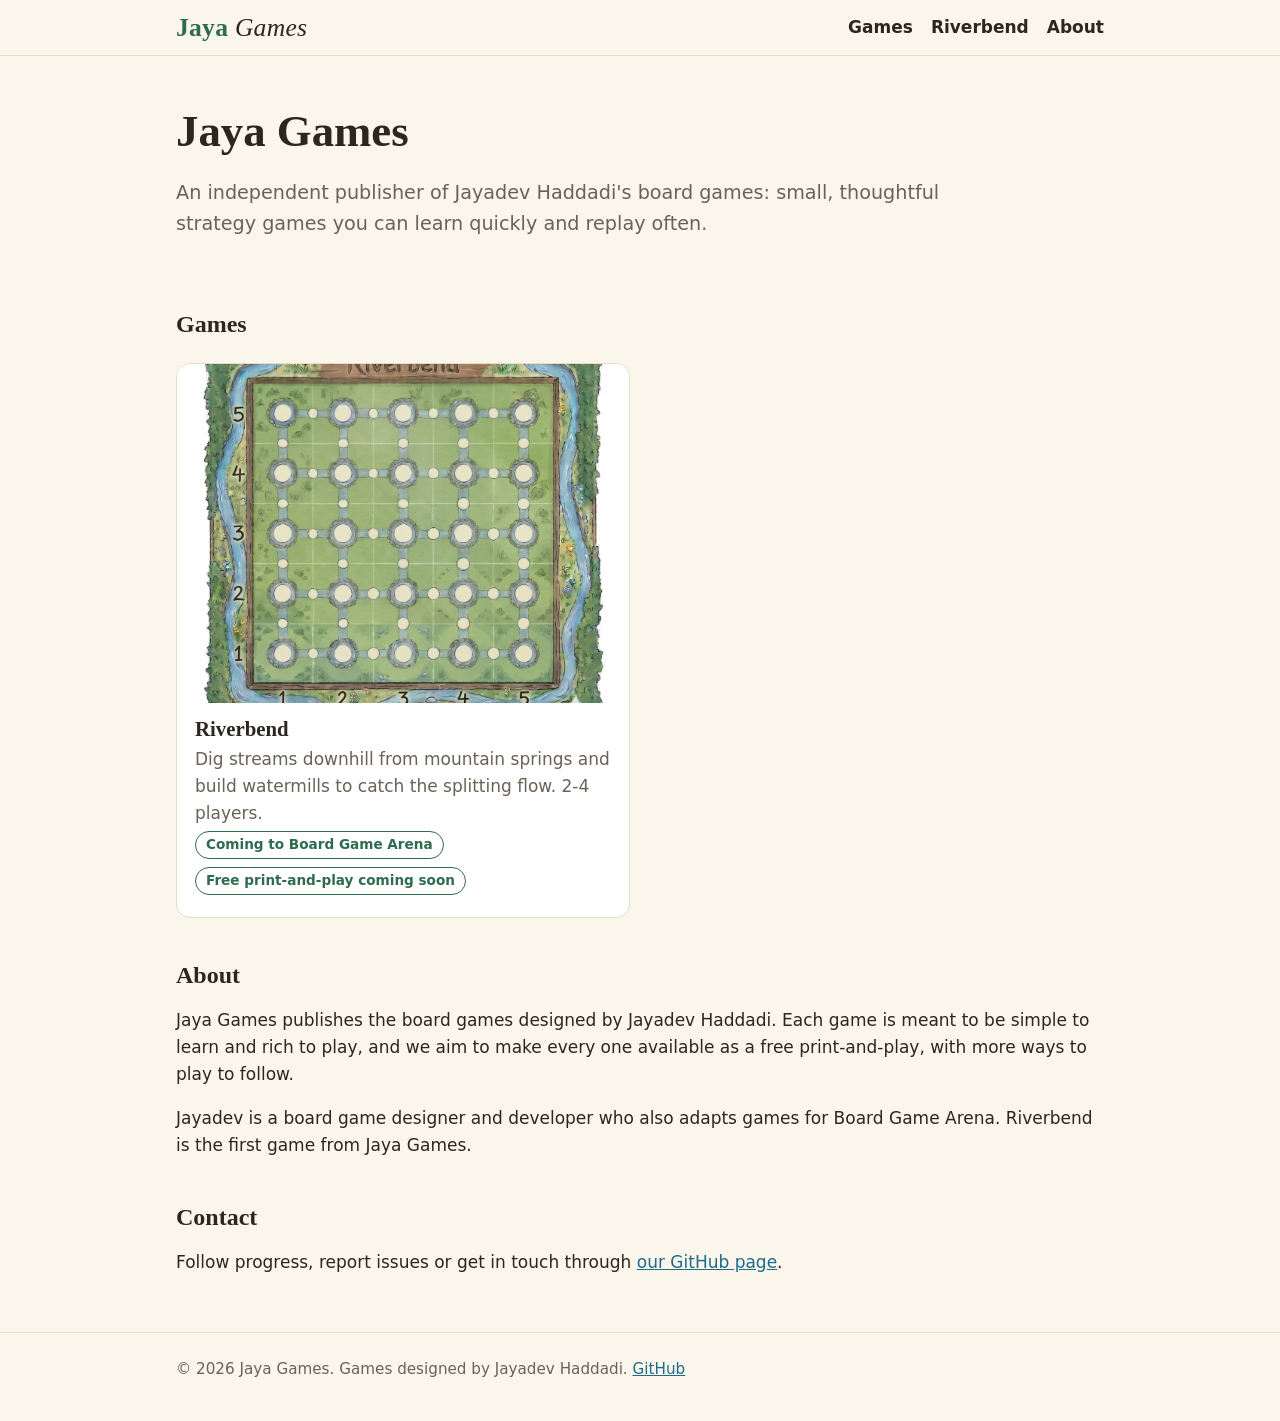
==== index.html @ 1b573546 "Jaya Games website: home, Riverbend page, art, styles Co-Authored-By: Claude Sonnet 5.5 <noreply@ant" ====
<!doctype html><html lang="en"><head><meta charset="utf-8"><meta name="viewport" content="width=device-width,initial-scale=1"><link rel="icon" href="favicon.svg" type="image/svg+xml"><link rel="stylesheet" href="style.css">
<title>Jaya Games</title>
<meta name="description" content="Jaya Games is an independent publisher of Jayadev Haddadi's board games. Start with Riverbend, a river-digging and watermill game for 2-4 players.">
<meta property="og:type" content="website"><meta property="og:title" content="Jaya Games"><meta property="og:description" content="An independent publisher of Jayadev Haddadi's board games."><meta property="og:image" content="https://jayadevhaddadi.github.io/jaya-games/img/riverbend-board.webp"><meta property="og:url" content="https://jayadevhaddadi.github.io/jaya-games/">
</head><body>
<header class="site"><div class="wrap"><a class="logo" href="index.html" aria-label="Jaya Games home">Jaya <span>Games</span></a><nav aria-label="Main"><a href="index.html">Games</a><a href="games/riverbend.html">Riverbend</a><a href="index.html#about">About</a></nav></div></header>
<main class="wrap">
<section class="hero"><h1>Jaya Games</h1><p class="lead">An independent publisher of Jayadev Haddadi's board games: small, thoughtful strategy games you can learn quickly and replay often.</p></section>
<section aria-labelledby="games"><h2 id="games">Games</h2>
<div class="cards"><a class="card" href="games/riverbend.html"><img src="img/riverbend-board.webp" alt="Painted Riverbend game board: a green meadow grid of springs and channels framed by a winding blue river, with the title carved on a wooden sign." width="1200" height="1200" loading="lazy"><div class="body"><h3>Riverbend</h3><p>Dig streams downhill from mountain springs and build watermills to catch the splitting flow. 2-4 players.</p><span class="badge">Coming to Board Game Arena</span><span class="badge">Free print-and-play coming soon</span></div></a></div></section>
<section id="about"><h2>About</h2><p>Jaya Games publishes the board games designed by Jayadev Haddadi. Each game is meant to be simple to learn and rich to play, and we aim to make every one available as a free print-and-play, with more ways to play to follow.</p><p>Jayadev is a board game designer and developer who also adapts games for Board Game Arena. Riverbend is the first game from Jaya Games.</p><h2>Contact</h2><p>Follow progress, report issues or get in touch through <a href="https://github.com/JayadevHaddadi/jaya-games">our GitHub page</a>.</p></section>
</main>
<footer><div class="wrap">&copy; 2026 Jaya Games. Games designed by Jayadev Haddadi. <a href="https://github.com/JayadevHaddadi/jaya-games">GitHub</a></div></footer></body></html>
---- style.css ----
:root{--bg:#fbf6ec;--surface:#fff;--text:#2b2620;--muted:#6a6157;--accent:#2f6b4f;--accent-text:#fff;--line:#e6dcc8;--link:#1f6a8a}
@media (prefers-color-scheme:dark){:root{--bg:#1d1b17;--surface:#27241f;--text:#f1eadc;--muted:#b3a995;--accent:#7fc29f;--accent-text:#16231c;--line:#3b362d;--link:#8cc9e6}}
*{box-sizing:border-box}
html{-webkit-text-size-adjust:100%}
body{margin:0;background:var(--bg);color:var(--text);font:17px/1.6 system-ui,-apple-system,"Segoe UI",Roboto,sans-serif}
.wrap{max-width:960px;margin:0 auto;padding:0 16px}
a{color:var(--link)}
img{max-width:100%;height:auto;display:block}
header.site{border-bottom:1px solid var(--line)}
header.site .wrap{display:flex;flex-wrap:wrap;gap:8px 24px;align-items:center;justify-content:space-between;padding-top:14px;padding-bottom:14px}
.logo{font:700 1.6rem/1 Georgia,"Times New Roman",serif;color:var(--accent);text-decoration:none;letter-spacing:.01em}
.logo span{color:var(--text);font-weight:400;font-style:italic}
nav a{margin-right:18px;text-decoration:none;font-weight:600;color:var(--text)}
nav a:last-child{margin-right:0}
nav a:hover{text-decoration:underline}
h1,h2,h3{font-family:Georgia,"Times New Roman",serif;line-height:1.2}
h1{font-size:2.2rem;margin:.2em 0 .3em}
h2{font-size:1.5rem;margin:1.8em 0 .5em}
.hero{padding:40px 0 8px}
.lead{font-size:1.2rem;color:var(--muted);max-width:40em}
.cards{display:grid;grid-template-columns:1fr;gap:20px;margin:24px 0}
.card{background:var(--surface);border:1px solid var(--line);border-radius:14px;overflow:hidden;text-decoration:none;color:var(--text);display:block}
.card img{width:100%;aspect-ratio:4/3;object-fit:cover}
.card .body{padding:14px 18px 18px}
.card h3{margin:0 0 4px;font-size:1.3rem}
.card p{margin:0;color:var(--muted)}
.badge{display:inline-block;font-size:.85rem;font-weight:600;padding:2px 10px;border-radius:99px;border:1px solid var(--accent);color:var(--accent);margin:4px 6px 4px 0}
.facts{display:flex;flex-wrap:wrap;gap:6px;margin:12px 0 0;padding:0;list-style:none}
.two{display:grid;grid-template-columns:1fr;gap:24px;align-items:start}
.pics img{border-radius:12px;border:1px solid var(--line)}
.pics figure{margin:0 0 20px}
figcaption{color:var(--muted);font-size:.9rem;margin-top:6px}
.btn{display:inline-block;background:var(--accent);color:var(--accent-text);padding:10px 18px;border-radius:10px;font-weight:600;text-decoration:none}
footer{border-top:1px solid var(--line);margin-top:56px;padding:24px 0 40px;color:var(--muted);font-size:.95rem}
@media(min-width:720px){.cards{grid-template-columns:1fr 1fr}.two{grid-template-columns:1.1fr 1fr}h1{font-size:2.8rem}}
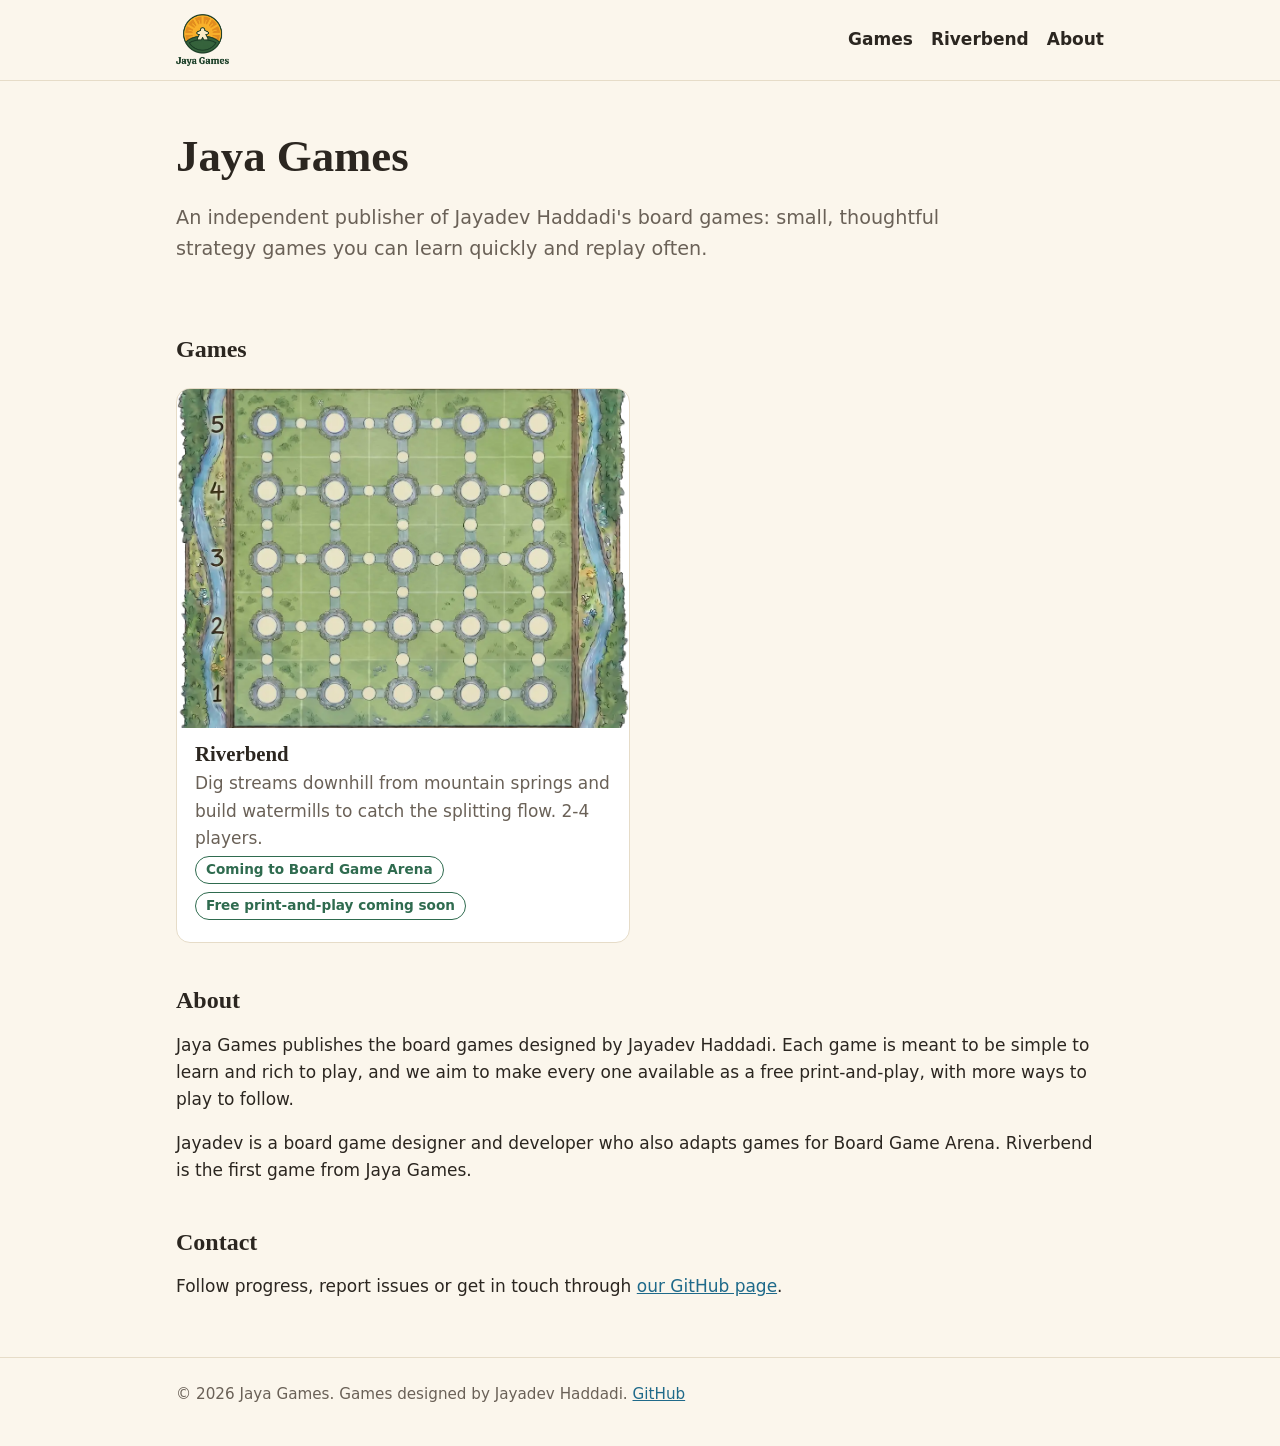
==== commit 5f2c2930: "Jaya Games logo" ====
--- a/index.html
+++ b/index.html
@@ -3,7 +3,7 @@
 <meta name="description" content="Jaya Games is an independent publisher of Jayadev Haddadi's board games. Start with Riverbend, a river-digging and watermill game for 2-4 players.">
 <meta property="og:type" content="website"><meta property="og:title" content="Jaya Games"><meta property="og:description" content="An independent publisher of Jayadev Haddadi's board games."><meta property="og:image" content="https://jayadevhaddadi.github.io/jaya-games/img/riverbend-board.webp"><meta property="og:url" content="https://jayadevhaddadi.github.io/jaya-games/">
 </head><body>
-<header class="site"><div class="wrap"><a class="logo" href="index.html" aria-label="Jaya Games home">Jaya <span>Games</span></a><nav aria-label="Main"><a href="index.html">Games</a><a href="games/riverbend.html">Riverbend</a><a href="index.html#about">About</a></nav></div></header>
+<header class="site"><div class="wrap"><a class="logo" href="index.html" aria-label="Jaya Games home"><img src="img/logo.png" alt="Jaya Games"></a><nav aria-label="Main"><a href="index.html">Games</a><a href="games/riverbend.html">Riverbend</a><a href="index.html#about">About</a></nav></div></header>
 <main class="wrap">
 <section class="hero"><h1>Jaya Games</h1><p class="lead">An independent publisher of Jayadev Haddadi's board games: small, thoughtful strategy games you can learn quickly and replay often.</p></section>
 <section aria-labelledby="games"><h2 id="games">Games</h2>
--- a/style.css
+++ b/style.css
@@ -8,8 +8,8 @@
 img{max-width:100%;height:auto;display:block}
 header.site{border-bottom:1px solid var(--line)}
 header.site .wrap{display:flex;flex-wrap:wrap;gap:8px 24px;align-items:center;justify-content:space-between;padding-top:14px;padding-bottom:14px}
-.logo{font:700 1.6rem/1 Georgia,"Times New Roman",serif;color:var(--accent);text-decoration:none;letter-spacing:.01em}
-.logo span{color:var(--text);font-weight:400;font-style:italic}
+.logo{display:inline-flex;align-items:center;text-decoration:none}
+.logo img{height:52px;width:auto;display:block}
 nav a{margin-right:18px;text-decoration:none;font-weight:600;color:var(--text)}
 nav a:last-child{margin-right:0}
 nav a:hover{text-decoration:underline}
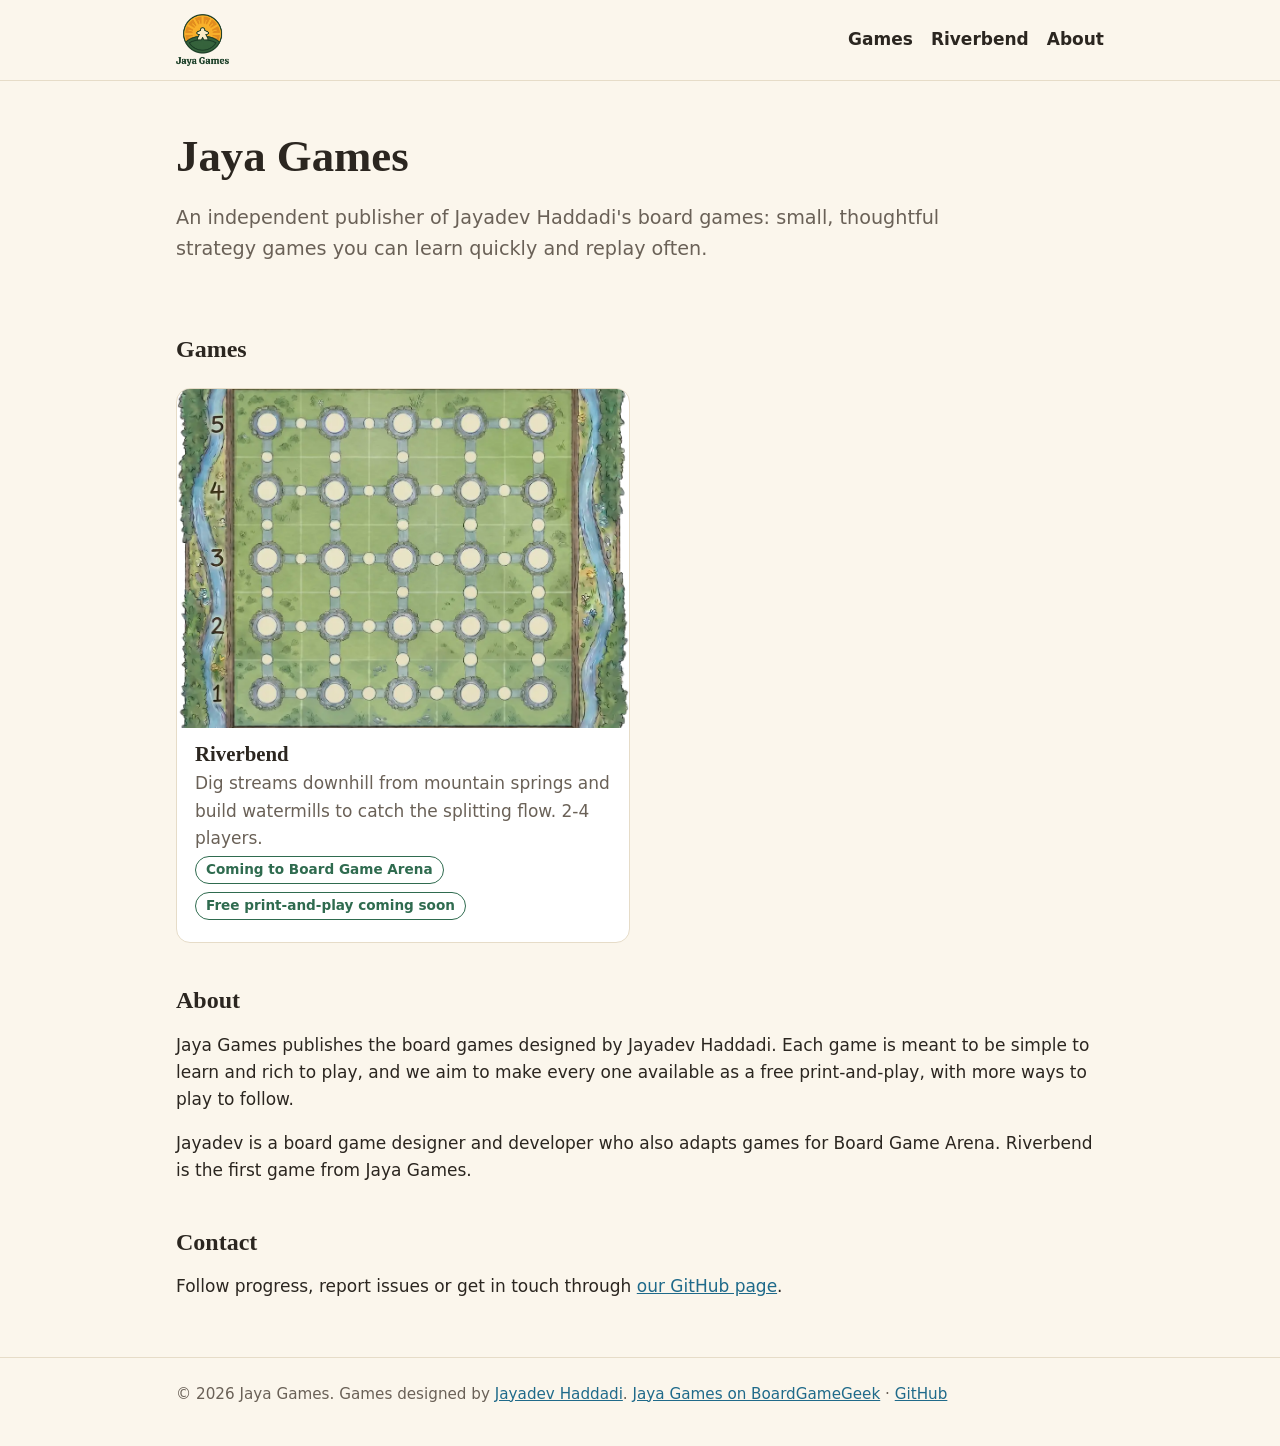
==== commit ff846f81: "Links to the BGG game, designer and publisher pages Co-Authored-By: Claude Opus 5.5 <noreply@anthrop" ====
--- a/index.html
+++ b/index.html
@@ -10,4 +10,4 @@
 <div class="cards"><a class="card" href="games/riverbend.html"><img src="img/riverbend-board.webp" alt="Painted Riverbend game board: a green meadow grid of springs and channels framed by a winding blue river, with the title carved on a wooden sign." width="1200" height="1200" loading="lazy"><div class="body"><h3>Riverbend</h3><p>Dig streams downhill from mountain springs and build watermills to catch the splitting flow. 2-4 players.</p><span class="badge">Coming to Board Game Arena</span><span class="badge">Free print-and-play coming soon</span></div></a></div></section>
 <section id="about"><h2>About</h2><p>Jaya Games publishes the board games designed by Jayadev Haddadi. Each game is meant to be simple to learn and rich to play, and we aim to make every one available as a free print-and-play, with more ways to play to follow.</p><p>Jayadev is a board game designer and developer who also adapts games for Board Game Arena. Riverbend is the first game from Jaya Games.</p><h2>Contact</h2><p>Follow progress, report issues or get in touch through <a href="https://github.com/JayadevHaddadi/jaya-games">our GitHub page</a>.</p></section>
 </main>
-<footer><div class="wrap">&copy; 2026 Jaya Games. Games designed by Jayadev Haddadi. <a href="https://github.com/JayadevHaddadi/jaya-games">GitHub</a></div></footer></body></html>
+<footer><div class="wrap">&copy; 2026 Jaya Games. Games designed by <a href="https://boardgamegeek.com/boardgamedesigner/178674/jayadev-haddadi">Jayadev Haddadi</a>. <a href="https://boardgamegeek.com/boardgamepublisher/64932/jaya-games">Jaya Games on BoardGameGeek</a> · <a href="https://github.com/JayadevHaddadi/jaya-games">GitHub</a></div></footer></body></html>
